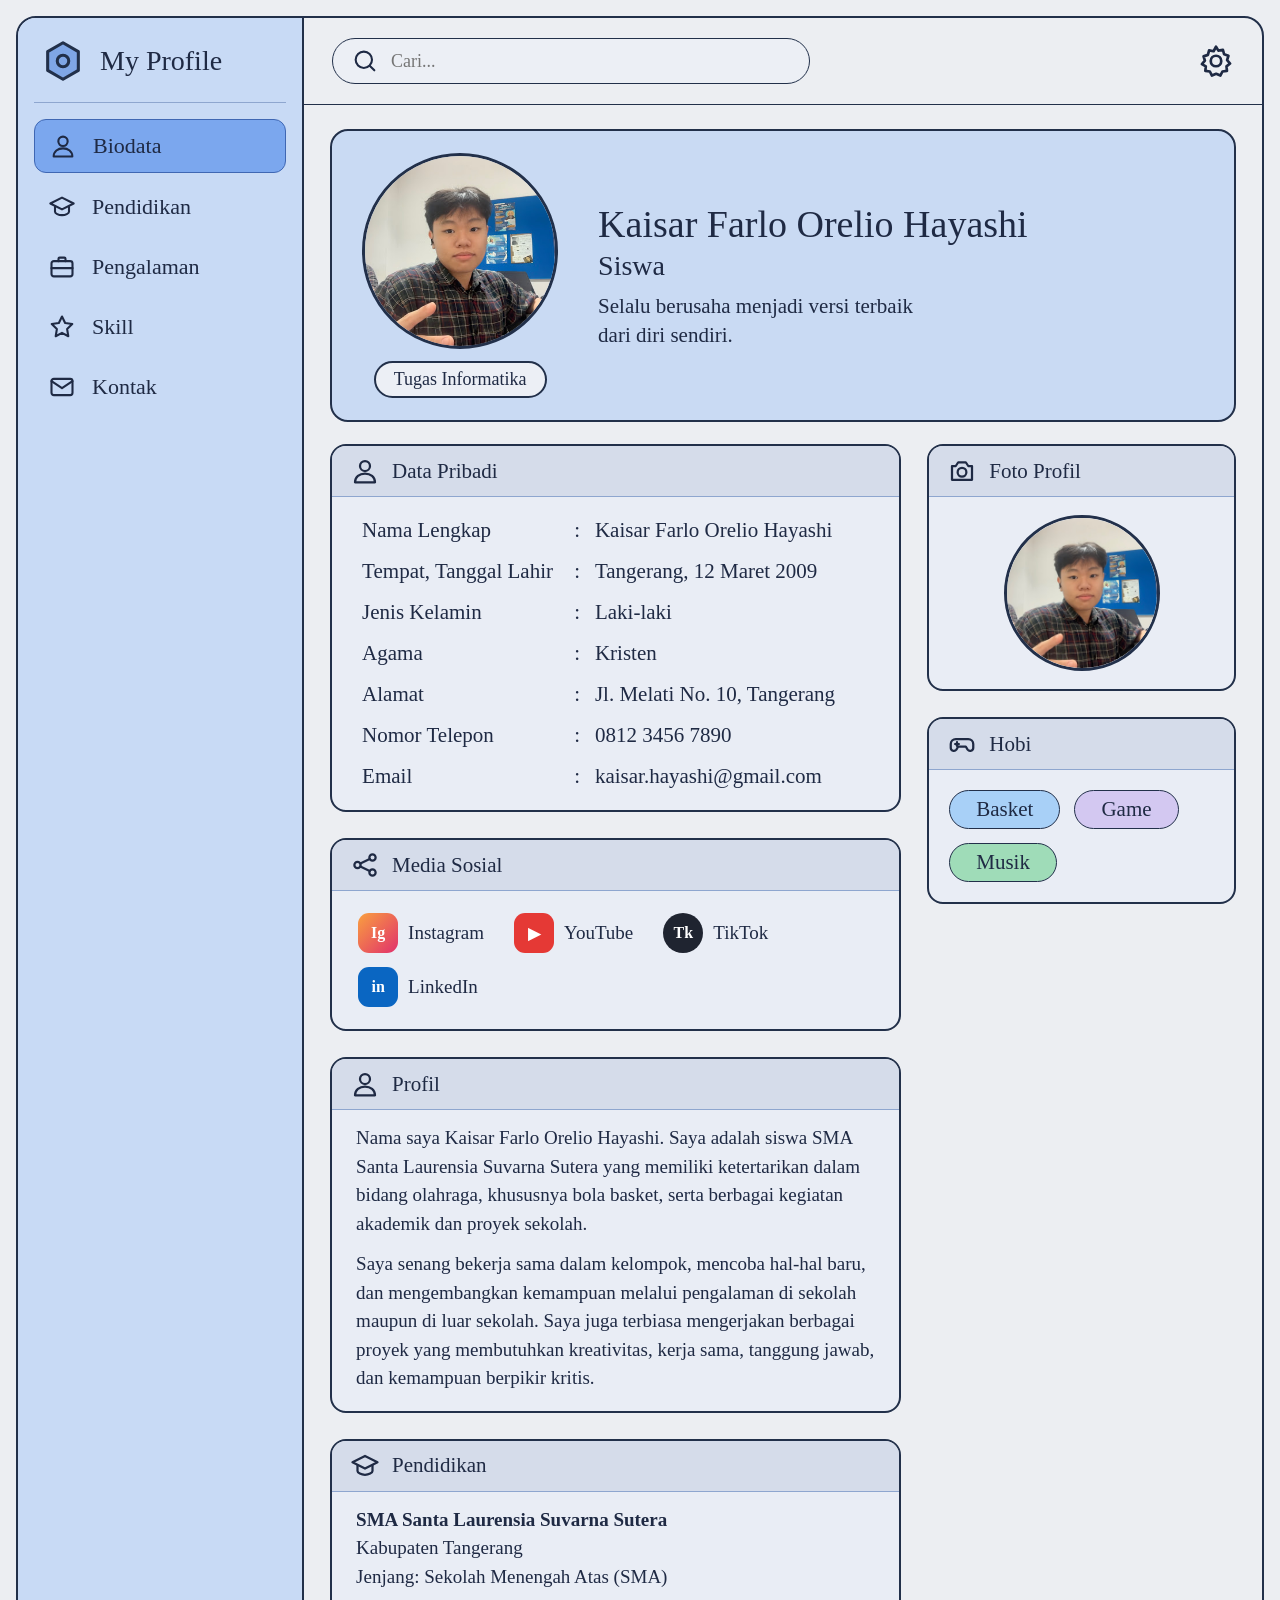
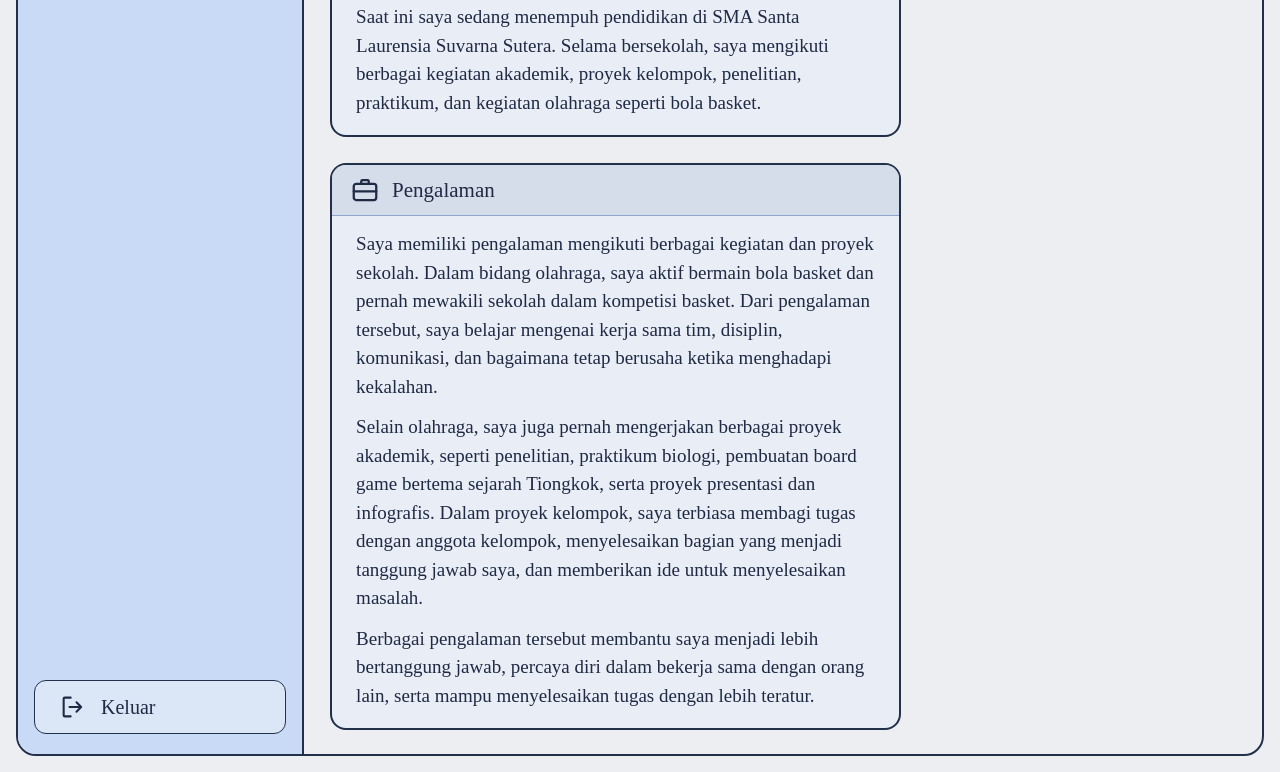
==== farlo.html @ 91c36702 "Website Daftar Siswa Kelas 11" ====
<!DOCTYPE html>
<html lang="id">
<head>
<meta charset="UTF-8">
<meta name="viewport" content="width=device-width, initial-scale=1">
<title>My Profile - Kaisar Farlo Orelio Hayashi</title>
<link rel="icon" type="image/png" href="images/logo-sekolah.png">
<link rel="stylesheet" href="farlo.css">
</head>
<body class="kf-body">
<div class="kf-app">

  <aside class="kf-sidebar">
    <a class="kf-logo" href="index.html">
      <svg class="kf-logo-ikon" viewBox="0 0 24 24"><path d="M12 2.5l8 4.6v9.8l-8 4.6-8-4.6V7.1z"/><circle cx="12" cy="12" r="3"/></svg>
      <span>My Profile</span>
    </a>
    <nav class="kf-menu">
      <a class="kf-menu-item kf-aktif" href="#biodata">
        <svg class="kf-ikon" viewBox="0 0 24 24"><circle cx="12" cy="8" r="4"/><path d="M4 21c0-4.4 3.6-7 8-7s8 2.6 8 7z"/></svg>Biodata
      </a>
      <a class="kf-menu-item" href="#pendidikan">
        <svg class="kf-ikon" viewBox="0 0 24 24"><path d="M2 9l10-5 10 5-10 5z"/><path d="M6 11.5V16c0 1.5 3 3 6 3s6-1.5 6-3v-4.5"/></svg>Pendidikan
      </a>
      <a class="kf-menu-item" href="#pengalaman">
        <svg class="kf-ikon" viewBox="0 0 24 24"><rect x="3" y="7" width="18" height="13" rx="2"/><path d="M9 7V5a1 1 0 011-1h4a1 1 0 011 1v2M3 13h18"/></svg>Pengalaman
      </a>
      <a class="kf-menu-item" href="#skill">
        <svg class="kf-ikon" viewBox="0 0 24 24"><path d="M12 3l2.7 5.6 6.1.9-4.4 4.3 1 6.1L12 17l-5.4 2.9 1-6.1L3.2 9.5l6.1-.9z"/></svg>Skill
      </a>
      <a class="kf-menu-item" href="#kontak">
        <svg class="kf-ikon" viewBox="0 0 24 24"><rect x="3" y="5" width="18" height="14" rx="2"/><path d="M3 7l9 6 9-6"/></svg>Kontak
      </a>
    </nav>
    <a class="kf-keluar" href="index.html">
      <svg class="kf-ikon" viewBox="0 0 24 24"><path d="M10 4H5a1 1 0 00-1 1v14a1 1 0 001 1h5M15 8l4 4-4 4M19 12H9"/></svg>Keluar
    </a>
  </aside>

  <div class="kf-utama">
    <header class="kf-atas">
      <div class="kf-cari">
        <svg class="kf-ikon" viewBox="0 0 24 24"><circle cx="11" cy="11" r="7"/><path d="M20 20l-4-4"/></svg>
        <input class="kf-cari-input" type="search" placeholder="Cari..." aria-label="Cari">
      </div>
      <svg class="kf-ikon kf-gear" viewBox="0 0 24 24"><circle cx="12" cy="12" r="3.5"/><path d="M12 2.5l1.6 2.6 3-.6.8 3 2.9 1-.9 2.9 2 2.3-2.4 1.9.3 3-3 .4-1.4 2.7-2.8-1.2-2.8 1.2-1.4-2.7-3-.4.3-3L2.6 14.1l2-2.3-.9-2.9 2.9-1 .8-3 3 .6z"/></svg>
    </header>

    <main class="kf-isi" id="biodata">
      <section class="kf-profil">
        <div class="kf-foto-wrap">
          <a class="kf-foto-link" href="jose.html">
            <img class="kf-foto kf-foto-besar" src="images/farlo.jpg" alt="Foto Kaisar Farlo Orelio Hayashi">
          </a>
          <a class="kf-badge" href="index.html">Tugas Informatika</a>
        </div>
        <div class="kf-profil-teks">
          <h1 class="kf-nama">Kaisar Farlo Orelio Hayashi</h1>
          <p class="kf-peran">Siswa</p>
          <p class="kf-bio">Selalu berusaha menjadi versi terbaik dari diri sendiri.</p>
        </div>
      </section>

      <div class="kf-kolom">
        <div class="kf-kiri">
          <section class="kf-kartu">
            <h2 class="kf-judul">
              <svg class="kf-ikon" viewBox="0 0 24 24"><circle cx="12" cy="8" r="4"/><path d="M4 21c0-4.4 3.6-7 8-7s8 2.6 8 7z"/></svg>Data Pribadi
            </h2>
            <table class="kf-tabel">
              <tr><td>Nama Lengkap</td><td>:</td><td>Kaisar Farlo Orelio Hayashi</td></tr>
              <tr><td>Tempat, Tanggal Lahir</td><td>:</td><td>Tangerang, 12 Maret 2009</td></tr>
              <tr><td>Jenis Kelamin</td><td>:</td><td>Laki-laki</td></tr>
              <tr><td>Agama</td><td>:</td><td>Kristen</td></tr>
              <tr><td>Alamat</td><td>:</td><td>Jl. Melati No. 10, Tangerang</td></tr>
              <tr><td>Nomor Telepon</td><td>:</td><td>0812 3456 7890</td></tr>
              <tr><td>Email</td><td>:</td><td>kaisar.hayashi@gmail.com</td></tr>
            </table>
          </section>

          <section class="kf-kartu" id="kontak">
            <h2 class="kf-judul">
              <svg class="kf-ikon" viewBox="0 0 24 24"><circle cx="6" cy="12" r="2.5"/><circle cx="18" cy="6" r="2.5"/><circle cx="18" cy="18" r="2.5"/><path d="M8.3 10.8l7.4-3.6M8.3 13.2l7.4 3.6"/></svg>Media Sosial
            </h2>
            <div class="kf-sosial">
              <a class="kf-sosial-item" href="#"><span class="kf-sosial-ikon kf-ig">Ig</span>Instagram</a>
              <a class="kf-sosial-item" href="#"><span class="kf-sosial-ikon kf-yt">&#9654;</span>YouTube</a>
              <a class="kf-sosial-item" href="#"><span class="kf-sosial-ikon kf-tt">Tk</span>TikTok</a>
              <a class="kf-sosial-item" href="#"><span class="kf-sosial-ikon kf-li">in</span>LinkedIn</a>
            </div>
          </section>

          <section class="kf-kartu">
            <h2 class="kf-judul">
              <svg class="kf-ikon" viewBox="0 0 24 24"><circle cx="12" cy="8" r="4"/><path d="M4 21c0-4.4 3.6-7 8-7s8 2.6 8 7z"/></svg>Profil
            </h2>
            <div class="kf-teks">
              <p class="kf-paragraf">Nama saya Kaisar Farlo Orelio Hayashi. Saya adalah siswa SMA Santa Laurensia Suvarna Sutera yang memiliki ketertarikan dalam bidang olahraga, khususnya bola basket, serta berbagai kegiatan akademik dan proyek sekolah.</p>
              <p class="kf-paragraf">Saya senang bekerja sama dalam kelompok, mencoba hal-hal baru, dan mengembangkan kemampuan melalui pengalaman di sekolah maupun di luar sekolah. Saya juga terbiasa mengerjakan berbagai proyek yang membutuhkan kreativitas, kerja sama, tanggung jawab, dan kemampuan berpikir kritis.</p>
            </div>
          </section>

          <section class="kf-kartu" id="pendidikan">
            <h2 class="kf-judul">
              <svg class="kf-ikon" viewBox="0 0 24 24"><path d="M2 9l10-5 10 5-10 5z"/><path d="M6 11.5V16c0 1.5 3 3 6 3s6-1.5 6-3v-4.5"/></svg>Pendidikan
            </h2>
            <div class="kf-teks">
              <p class="kf-paragraf"><strong class="kf-tebal">SMA Santa Laurensia Suvarna Sutera</strong><br>Kabupaten Tangerang<br>Jenjang: Sekolah Menengah Atas (SMA)</p>
              <p class="kf-paragraf">Saat ini saya sedang menempuh pendidikan di SMA Santa Laurensia Suvarna Sutera. Selama bersekolah, saya mengikuti berbagai kegiatan akademik, proyek kelompok, penelitian, praktikum, dan kegiatan olahraga seperti bola basket.</p>
            </div>
          </section>

          <section class="kf-kartu" id="pengalaman">
            <h2 class="kf-judul">
              <svg class="kf-ikon" viewBox="0 0 24 24"><rect x="3" y="7" width="18" height="13" rx="2"/><path d="M9 7V5a1 1 0 011-1h4a1 1 0 011 1v2M3 13h18"/></svg>Pengalaman
            </h2>
            <div class="kf-teks">
              <p class="kf-paragraf">Saya memiliki pengalaman mengikuti berbagai kegiatan dan proyek sekolah. Dalam bidang olahraga, saya aktif bermain bola basket dan pernah mewakili sekolah dalam kompetisi basket. Dari pengalaman tersebut, saya belajar mengenai kerja sama tim, disiplin, komunikasi, dan bagaimana tetap berusaha ketika menghadapi kekalahan.</p>
              <p class="kf-paragraf">Selain olahraga, saya juga pernah mengerjakan berbagai proyek akademik, seperti penelitian, praktikum biologi, pembuatan board game bertema sejarah Tiongkok, serta proyek presentasi dan infografis. Dalam proyek kelompok, saya terbiasa membagi tugas dengan anggota kelompok, menyelesaikan bagian yang menjadi tanggung jawab saya, dan memberikan ide untuk menyelesaikan masalah.</p>
              <p class="kf-paragraf">Berbagai pengalaman tersebut membantu saya menjadi lebih bertanggung jawab, percaya diri dalam bekerja sama dengan orang lain, serta mampu menyelesaikan tugas dengan lebih teratur.</p>
            </div>
          </section>
        </div>

        <div class="kf-kanan">
          <section class="kf-kartu">
            <h2 class="kf-judul">
              <svg class="kf-ikon" viewBox="0 0 24 24"><path d="M4 8h3l2-3h6l2 3h3v11H4z"/><circle cx="12" cy="13" r="3.5"/></svg>Foto Profil
            </h2>
            <div class="kf-foto-kotak">
              <img class="kf-foto kf-foto-sedang" src="images/farlo.jpg" alt="Foto profil Kaisar Farlo Orelio Hayashi">
            </div>
          </section>

          <section class="kf-kartu" id="skill">
            <h2 class="kf-judul">
              <svg class="kf-ikon" viewBox="0 0 24 24"><path d="M7 8h10a4 4 0 014 4v3a2.5 2.5 0 01-4.5 1.5L15 14H9l-1.5 2.5A2.5 2.5 0 013 15v-3a4 4 0 014-4z"/><path d="M8 10.5v3M6.5 12h3"/></svg>Hobi
            </h2>
            <div class="kf-hobi">
              <span class="kf-label kf-biru">Basket</span>
              <span class="kf-label kf-lembayung">Game</span>
              <span class="kf-label kf-hijau">Musik</span>
            </div>
          </section>
        </div>
      </div>
    </main>
  </div>

</div>
</body>
</html>
---- farlo.css ----
.kf-body{margin:0;padding:16px;background:#eceef2;color:#1f2a44;font-family:"Segoe Print","Bradley Hand","Comic Sans MS","Chalkboard SE",cursive;font-size:18px}
.kf-app{min-height:calc(100vh - 32px);display:grid;grid-template-columns:minmax(230px,23%) 1fr;border:2px solid #22304a;border-radius:20px;overflow:hidden;background:#eceef2}
.kf-ikon{width:28px;height:28px;flex:none;fill:none;stroke:currentColor;stroke-width:1.8;stroke-linecap:round;stroke-linejoin:round}

.kf-sidebar{display:flex;flex-direction:column;padding:20px 16px;background:#c8daf5;border-right:2px solid #22304a}
.kf-logo{display:flex;align-items:center;gap:14px;padding:0 6px 18px;margin-bottom:16px;border-bottom:1.5px solid #8ea6cf;color:#1f2a44;text-decoration:none;font-size:28px}
.kf-logo-ikon{width:46px;height:46px;fill:#7fa6e6;stroke:#22304a;stroke-width:1.6;stroke-linejoin:round}
.kf-menu{display:flex;flex-direction:column;gap:8px;flex:1}
.kf-menu-item{display:flex;align-items:center;gap:16px;padding:12px 14px;border-radius:12px;color:#1f2a44;text-decoration:none;font-size:22px}
.kf-menu-item:hover{background:#b9cff0}
.kf-aktif{background:#7ba7ee;border:1.5px solid #3f67b3}
.kf-keluar{display:flex;align-items:center;gap:14px;margin-top:24px;padding:12px 24px;border:1.5px solid #22304a;border-radius:12px;background:#dbe6f7;color:#1f2a44;text-decoration:none;font-size:20px}

.kf-utama{display:flex;flex-direction:column;min-width:0}
.kf-atas{display:flex;align-items:center;justify-content:space-between;padding:20px 28px;border-bottom:1.5px solid #22304a}
.kf-cari{display:flex;align-items:center;gap:10px;width:min(440px,70%);padding:8px 18px;border:1.5px solid #22304a;border-radius:999px;background:#eceff5}
.kf-cari-input{width:100%;border:0;background:none;font:inherit;color:#1f2a44;outline:none}
.kf-gear{width:36px;height:36px}

.kf-isi{display:grid;gap:22px;padding:24px 26px}
.kf-profil{position:relative;display:flex;align-items:center;gap:40px;padding:22px 30px;border:2px solid #22304a;border-radius:18px;background:#c9daf3}
.kf-foto{display:block;border-radius:50%;border:3px solid #22304a;background:#a9c8f4;object-fit:cover}
.kf-foto-besar{width:190px;height:190px}
.kf-nama{margin:0;font-size:38px;font-weight:400}
.kf-peran{margin:4px 0 10px;font-size:28px}
.kf-bio{max-width:30ch;margin:0;font-size:21px;line-height:1.35}
.kf-edit{position:absolute;top:22px;right:24px;display:flex;align-items:center;gap:10px;padding:8px 22px;border:2px solid #1d4fb0;border-radius:12px;background:#2f6fe0;color:#ffffff;font:inherit;font-size:21px;cursor:pointer}
.kf-edit .kf-ikon{width:24px;height:24px}

.kf-kolom{display:grid;grid-template-columns:1.85fr 1fr;gap:26px;align-items:start}
.kf-kiri,.kf-kanan{display:grid;gap:26px;min-width:0}
.kf-kartu{border:2px solid #22304a;border-radius:16px;background:#e9edf5;overflow:hidden}
.kf-judul{display:flex;align-items:center;gap:12px;margin:0;padding:10px 18px;border-bottom:1.5px solid #8ea6cf;background:#d5dcea;font-size:21px;font-weight:400}
.kf-judul .kf-ikon{width:30px;height:30px}

.kf-tabel{width:100%;padding:12px 24px;border-collapse:separate;border-spacing:0 2px;font-size:21px}
.kf-tabel td{padding:7px 0;vertical-align:top}
.kf-tabel td:first-child{width:42%;padding-left:6px}
.kf-tabel td:nth-child(2){width:4%}

.kf-sosial{display:flex;flex-wrap:wrap;gap:14px 30px;padding:22px 26px}
.kf-sosial-item{display:flex;align-items:center;gap:10px;color:#1f2a44;text-decoration:none;font-size:19px}
.kf-sosial-ikon{display:grid;place-items:center;width:40px;height:40px;border-radius:11px;color:#ffffff;font-size:16px;font-weight:700}
.kf-ig{background:linear-gradient(135deg,#f9a03f,#e1306c)}
.kf-yt{background:#e53935}
.kf-tt{background:#1f2430;border-radius:50%}
.kf-li{background:#0a66c2}

.kf-hobi{display:flex;flex-wrap:wrap;gap:14px;padding:20px}
.kf-label{padding:6px 26px;border:1.5px solid #22304a;border-radius:999px;font-size:21px}
.kf-biru{background:#a8d0f7}
.kf-lembayung{background:#d3c8f1}
.kf-hijau{background:#9fdcb8}

.kf-foto-wrap{display:flex;flex-direction:column;align-items:center;gap:12px;flex-shrink:0}
.kf-badge{padding:6px 18px;border:2px solid #22304a;border-radius:999px;background:#eceff5;color:#1f2a44;text-decoration:none;font-size:18px}
.kf-badge:hover{background:#7ba7ee}
.kf-foto-kotak{display:flex;justify-content:center;padding:18px}
.kf-foto-sedang{width:150px;height:150px}
.kf-teks{padding:14px 24px 18px}
.kf-paragraf{margin:0 0 12px;font-size:19px;line-height:1.5}
.kf-paragraf:last-child{margin-bottom:0}
.kf-tebal{font-weight:700}
.kf-kartu{scroll-margin-top:16px}
@media (max-width:900px){
.kf-app{grid-template-columns:1fr}
.kf-sidebar{border-right:0;border-bottom:2px solid #22304a}
.kf-menu{flex-direction:row;flex-wrap:wrap}
.kf-kolom{grid-template-columns:1fr}
}
@media (max-width:560px){
.kf-profil{flex-direction:column;padding-top:70px;text-align:center}
.kf-bio{max-width:none}
.kf-tabel td:first-child{width:auto}
}
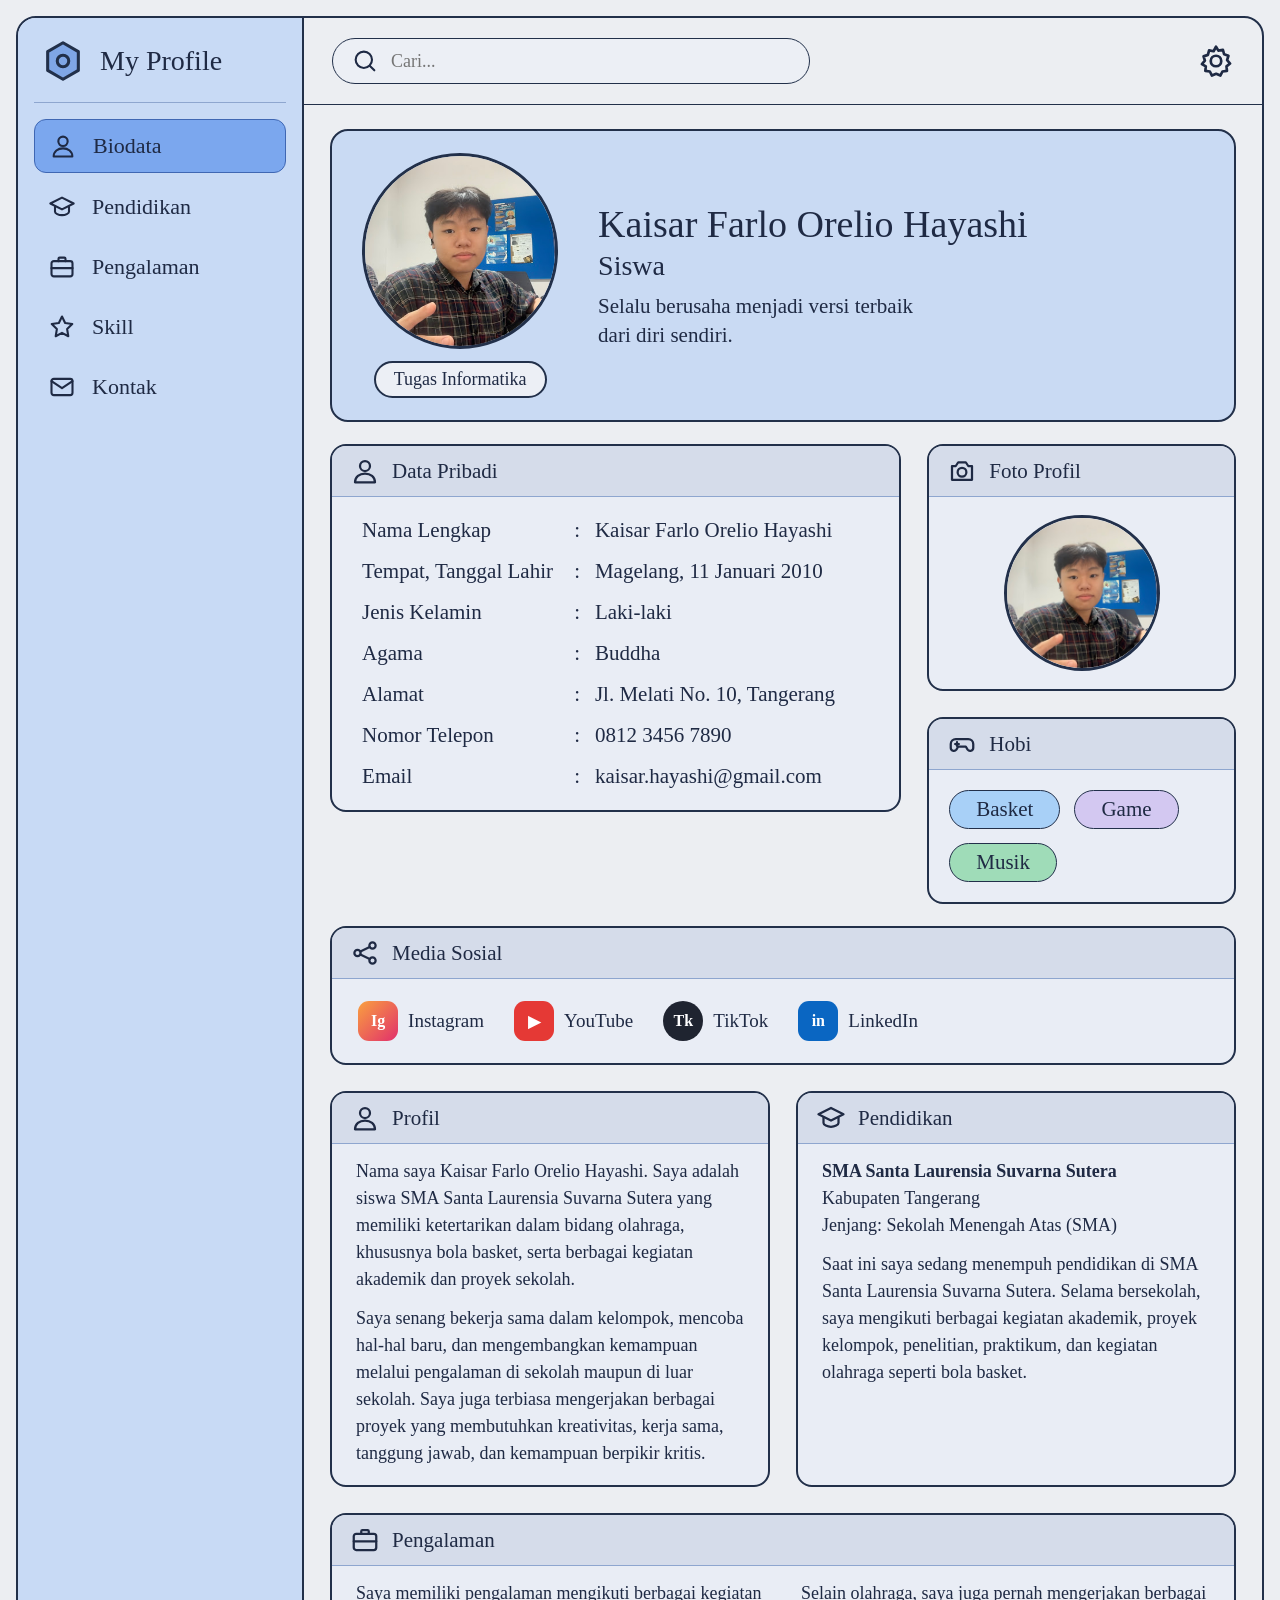
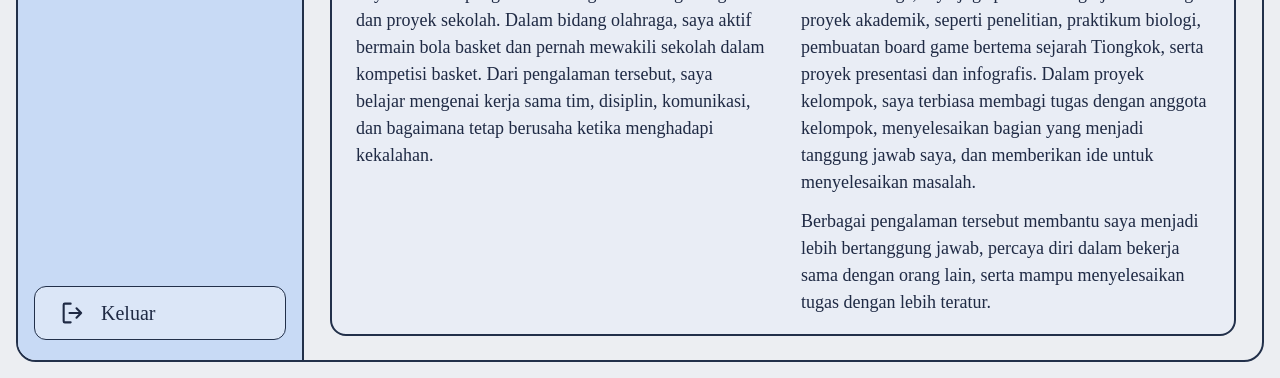
==== commit 8bb9c14d: "Rapikan tata letak CV Farlo, perbarui data" ====
--- a/farlo.html
+++ b/farlo.html
@@ -69,56 +69,13 @@
             </h2>
             <table class="kf-tabel">
               <tr><td>Nama Lengkap</td><td>:</td><td>Kaisar Farlo Orelio Hayashi</td></tr>
-              <tr><td>Tempat, Tanggal Lahir</td><td>:</td><td>Tangerang, 12 Maret 2009</td></tr>
+              <tr><td>Tempat, Tanggal Lahir</td><td>:</td><td>Magelang, 11 Januari 2010</td></tr>
               <tr><td>Jenis Kelamin</td><td>:</td><td>Laki-laki</td></tr>
-              <tr><td>Agama</td><td>:</td><td>Kristen</td></tr>
+              <tr><td>Agama</td><td>:</td><td>Buddha</td></tr>
               <tr><td>Alamat</td><td>:</td><td>Jl. Melati No. 10, Tangerang</td></tr>
               <tr><td>Nomor Telepon</td><td>:</td><td>0812 3456 7890</td></tr>
               <tr><td>Email</td><td>:</td><td>kaisar.hayashi@gmail.com</td></tr>
             </table>
-          </section>
-
-          <section class="kf-kartu" id="kontak">
-            <h2 class="kf-judul">
-              <svg class="kf-ikon" viewBox="0 0 24 24"><circle cx="6" cy="12" r="2.5"/><circle cx="18" cy="6" r="2.5"/><circle cx="18" cy="18" r="2.5"/><path d="M8.3 10.8l7.4-3.6M8.3 13.2l7.4 3.6"/></svg>Media Sosial
-            </h2>
-            <div class="kf-sosial">
-              <a class="kf-sosial-item" href="#"><span class="kf-sosial-ikon kf-ig">Ig</span>Instagram</a>
-              <a class="kf-sosial-item" href="#"><span class="kf-sosial-ikon kf-yt">&#9654;</span>YouTube</a>
-              <a class="kf-sosial-item" href="#"><span class="kf-sosial-ikon kf-tt">Tk</span>TikTok</a>
-              <a class="kf-sosial-item" href="#"><span class="kf-sosial-ikon kf-li">in</span>LinkedIn</a>
-            </div>
-          </section>
-
-          <section class="kf-kartu">
-            <h2 class="kf-judul">
-              <svg class="kf-ikon" viewBox="0 0 24 24"><circle cx="12" cy="8" r="4"/><path d="M4 21c0-4.4 3.6-7 8-7s8 2.6 8 7z"/></svg>Profil
-            </h2>
-            <div class="kf-teks">
-              <p class="kf-paragraf">Nama saya Kaisar Farlo Orelio Hayashi. Saya adalah siswa SMA Santa Laurensia Suvarna Sutera yang memiliki ketertarikan dalam bidang olahraga, khususnya bola basket, serta berbagai kegiatan akademik dan proyek sekolah.</p>
-              <p class="kf-paragraf">Saya senang bekerja sama dalam kelompok, mencoba hal-hal baru, dan mengembangkan kemampuan melalui pengalaman di sekolah maupun di luar sekolah. Saya juga terbiasa mengerjakan berbagai proyek yang membutuhkan kreativitas, kerja sama, tanggung jawab, dan kemampuan berpikir kritis.</p>
-            </div>
-          </section>
-
-          <section class="kf-kartu" id="pendidikan">
-            <h2 class="kf-judul">
-              <svg class="kf-ikon" viewBox="0 0 24 24"><path d="M2 9l10-5 10 5-10 5z"/><path d="M6 11.5V16c0 1.5 3 3 6 3s6-1.5 6-3v-4.5"/></svg>Pendidikan
-            </h2>
-            <div class="kf-teks">
-              <p class="kf-paragraf"><strong class="kf-tebal">SMA Santa Laurensia Suvarna Sutera</strong><br>Kabupaten Tangerang<br>Jenjang: Sekolah Menengah Atas (SMA)</p>
-              <p class="kf-paragraf">Saat ini saya sedang menempuh pendidikan di SMA Santa Laurensia Suvarna Sutera. Selama bersekolah, saya mengikuti berbagai kegiatan akademik, proyek kelompok, penelitian, praktikum, dan kegiatan olahraga seperti bola basket.</p>
-            </div>
-          </section>
-
-          <section class="kf-kartu" id="pengalaman">
-            <h2 class="kf-judul">
-              <svg class="kf-ikon" viewBox="0 0 24 24"><rect x="3" y="7" width="18" height="13" rx="2"/><path d="M9 7V5a1 1 0 011-1h4a1 1 0 011 1v2M3 13h18"/></svg>Pengalaman
-            </h2>
-            <div class="kf-teks">
-              <p class="kf-paragraf">Saya memiliki pengalaman mengikuti berbagai kegiatan dan proyek sekolah. Dalam bidang olahraga, saya aktif bermain bola basket dan pernah mewakili sekolah dalam kompetisi basket. Dari pengalaman tersebut, saya belajar mengenai kerja sama tim, disiplin, komunikasi, dan bagaimana tetap berusaha ketika menghadapi kekalahan.</p>
-              <p class="kf-paragraf">Selain olahraga, saya juga pernah mengerjakan berbagai proyek akademik, seperti penelitian, praktikum biologi, pembuatan board game bertema sejarah Tiongkok, serta proyek presentasi dan infografis. Dalam proyek kelompok, saya terbiasa membagi tugas dengan anggota kelompok, menyelesaikan bagian yang menjadi tanggung jawab saya, dan memberikan ide untuk menyelesaikan masalah.</p>
-              <p class="kf-paragraf">Berbagai pengalaman tersebut membantu saya menjadi lebih bertanggung jawab, percaya diri dalam bekerja sama dengan orang lain, serta mampu menyelesaikan tugas dengan lebih teratur.</p>
-            </div>
           </section>
         </div>
 
@@ -144,6 +101,51 @@
           </section>
         </div>
       </div>
+
+      <div class="kf-bawah">
+        <section class="kf-kartu kf-penuh" id="kontak">
+          <h2 class="kf-judul">
+            <svg class="kf-ikon" viewBox="0 0 24 24"><circle cx="6" cy="12" r="2.5"/><circle cx="18" cy="6" r="2.5"/><circle cx="18" cy="18" r="2.5"/><path d="M8.3 10.8l7.4-3.6M8.3 13.2l7.4 3.6"/></svg>Media Sosial
+          </h2>
+          <div class="kf-sosial">
+            <a class="kf-sosial-item" href="#"><span class="kf-sosial-ikon kf-ig">Ig</span>Instagram</a>
+            <a class="kf-sosial-item" href="#"><span class="kf-sosial-ikon kf-yt">&#9654;</span>YouTube</a>
+            <a class="kf-sosial-item" href="#"><span class="kf-sosial-ikon kf-tt">Tk</span>TikTok</a>
+            <a class="kf-sosial-item" href="#"><span class="kf-sosial-ikon kf-li">in</span>LinkedIn</a>
+          </div>
+        </section>
+
+          <section class="kf-kartu">
+            <h2 class="kf-judul">
+              <svg class="kf-ikon" viewBox="0 0 24 24"><circle cx="12" cy="8" r="4"/><path d="M4 21c0-4.4 3.6-7 8-7s8 2.6 8 7z"/></svg>Profil
+            </h2>
+            <div class="kf-teks">
+              <p class="kf-paragraf">Nama saya Kaisar Farlo Orelio Hayashi. Saya adalah siswa SMA Santa Laurensia Suvarna Sutera yang memiliki ketertarikan dalam bidang olahraga, khususnya bola basket, serta berbagai kegiatan akademik dan proyek sekolah.</p>
+              <p class="kf-paragraf">Saya senang bekerja sama dalam kelompok, mencoba hal-hal baru, dan mengembangkan kemampuan melalui pengalaman di sekolah maupun di luar sekolah. Saya juga terbiasa mengerjakan berbagai proyek yang membutuhkan kreativitas, kerja sama, tanggung jawab, dan kemampuan berpikir kritis.</p>
+            </div>
+          </section>
+  
+          <section class="kf-kartu" id="pendidikan">
+            <h2 class="kf-judul">
+              <svg class="kf-ikon" viewBox="0 0 24 24"><path d="M2 9l10-5 10 5-10 5z"/><path d="M6 11.5V16c0 1.5 3 3 6 3s6-1.5 6-3v-4.5"/></svg>Pendidikan
+            </h2>
+            <div class="kf-teks">
+              <p class="kf-paragraf"><strong class="kf-tebal">SMA Santa Laurensia Suvarna Sutera</strong><br>Kabupaten Tangerang<br>Jenjang: Sekolah Menengah Atas (SMA)</p>
+              <p class="kf-paragraf">Saat ini saya sedang menempuh pendidikan di SMA Santa Laurensia Suvarna Sutera. Selama bersekolah, saya mengikuti berbagai kegiatan akademik, proyek kelompok, penelitian, praktikum, dan kegiatan olahraga seperti bola basket.</p>
+            </div>
+          </section>
+  
+          <section class="kf-kartu kf-lebar" id="pengalaman">
+            <h2 class="kf-judul">
+              <svg class="kf-ikon" viewBox="0 0 24 24"><rect x="3" y="7" width="18" height="13" rx="2"/><path d="M9 7V5a1 1 0 011-1h4a1 1 0 011 1v2M3 13h18"/></svg>Pengalaman
+            </h2>
+            <div class="kf-teks">
+              <p class="kf-paragraf">Saya memiliki pengalaman mengikuti berbagai kegiatan dan proyek sekolah. Dalam bidang olahraga, saya aktif bermain bola basket dan pernah mewakili sekolah dalam kompetisi basket. Dari pengalaman tersebut, saya belajar mengenai kerja sama tim, disiplin, komunikasi, dan bagaimana tetap berusaha ketika menghadapi kekalahan.</p>
+              <p class="kf-paragraf">Selain olahraga, saya juga pernah mengerjakan berbagai proyek akademik, seperti penelitian, praktikum biologi, pembuatan board game bertema sejarah Tiongkok, serta proyek presentasi dan infografis. Dalam proyek kelompok, saya terbiasa membagi tugas dengan anggota kelompok, menyelesaikan bagian yang menjadi tanggung jawab saya, dan memberikan ide untuk menyelesaikan masalah.</p>
+              <p class="kf-paragraf">Berbagai pengalaman tersebut membantu saya menjadi lebih bertanggung jawab, percaya diri dalam bekerja sama dengan orang lain, serta mampu menyelesaikan tugas dengan lebih teratur.</p>
+            </div>
+          </section>
+      </div>
     </main>
   </div>
 
--- a/farlo.css
+++ b/farlo.css
@@ -58,7 +58,11 @@
 .kf-foto-kotak{display:flex;justify-content:center;padding:18px}
 .kf-foto-sedang{width:150px;height:150px}
 .kf-teks{padding:14px 24px 18px}
-.kf-paragraf{margin:0 0 12px;font-size:19px;line-height:1.5}
+.kf-paragraf{margin:0 0 12px;font-size:18px;line-height:1.5}
+.kf-bawah{display:grid;grid-template-columns:1fr 1fr;gap:26px;align-items:stretch}
+.kf-lebar,.kf-penuh{grid-column:1 / -1}
+.kf-lebar .kf-teks{column-count:2;column-gap:36px}
+.kf-lebar .kf-paragraf{break-inside:avoid}
 .kf-paragraf:last-child{margin-bottom:0}
 .kf-tebal{font-weight:700}
 .kf-kartu{scroll-margin-top:16px}
@@ -67,6 +71,8 @@
 .kf-sidebar{border-right:0;border-bottom:2px solid #22304a}
 .kf-menu{flex-direction:row;flex-wrap:wrap}
 .kf-kolom{grid-template-columns:1fr}
+.kf-bawah{grid-template-columns:1fr}
+.kf-lebar .kf-teks{column-count:1}
 }
 @media (max-width:560px){
 .kf-profil{flex-direction:column;padding-top:70px;text-align:center}
